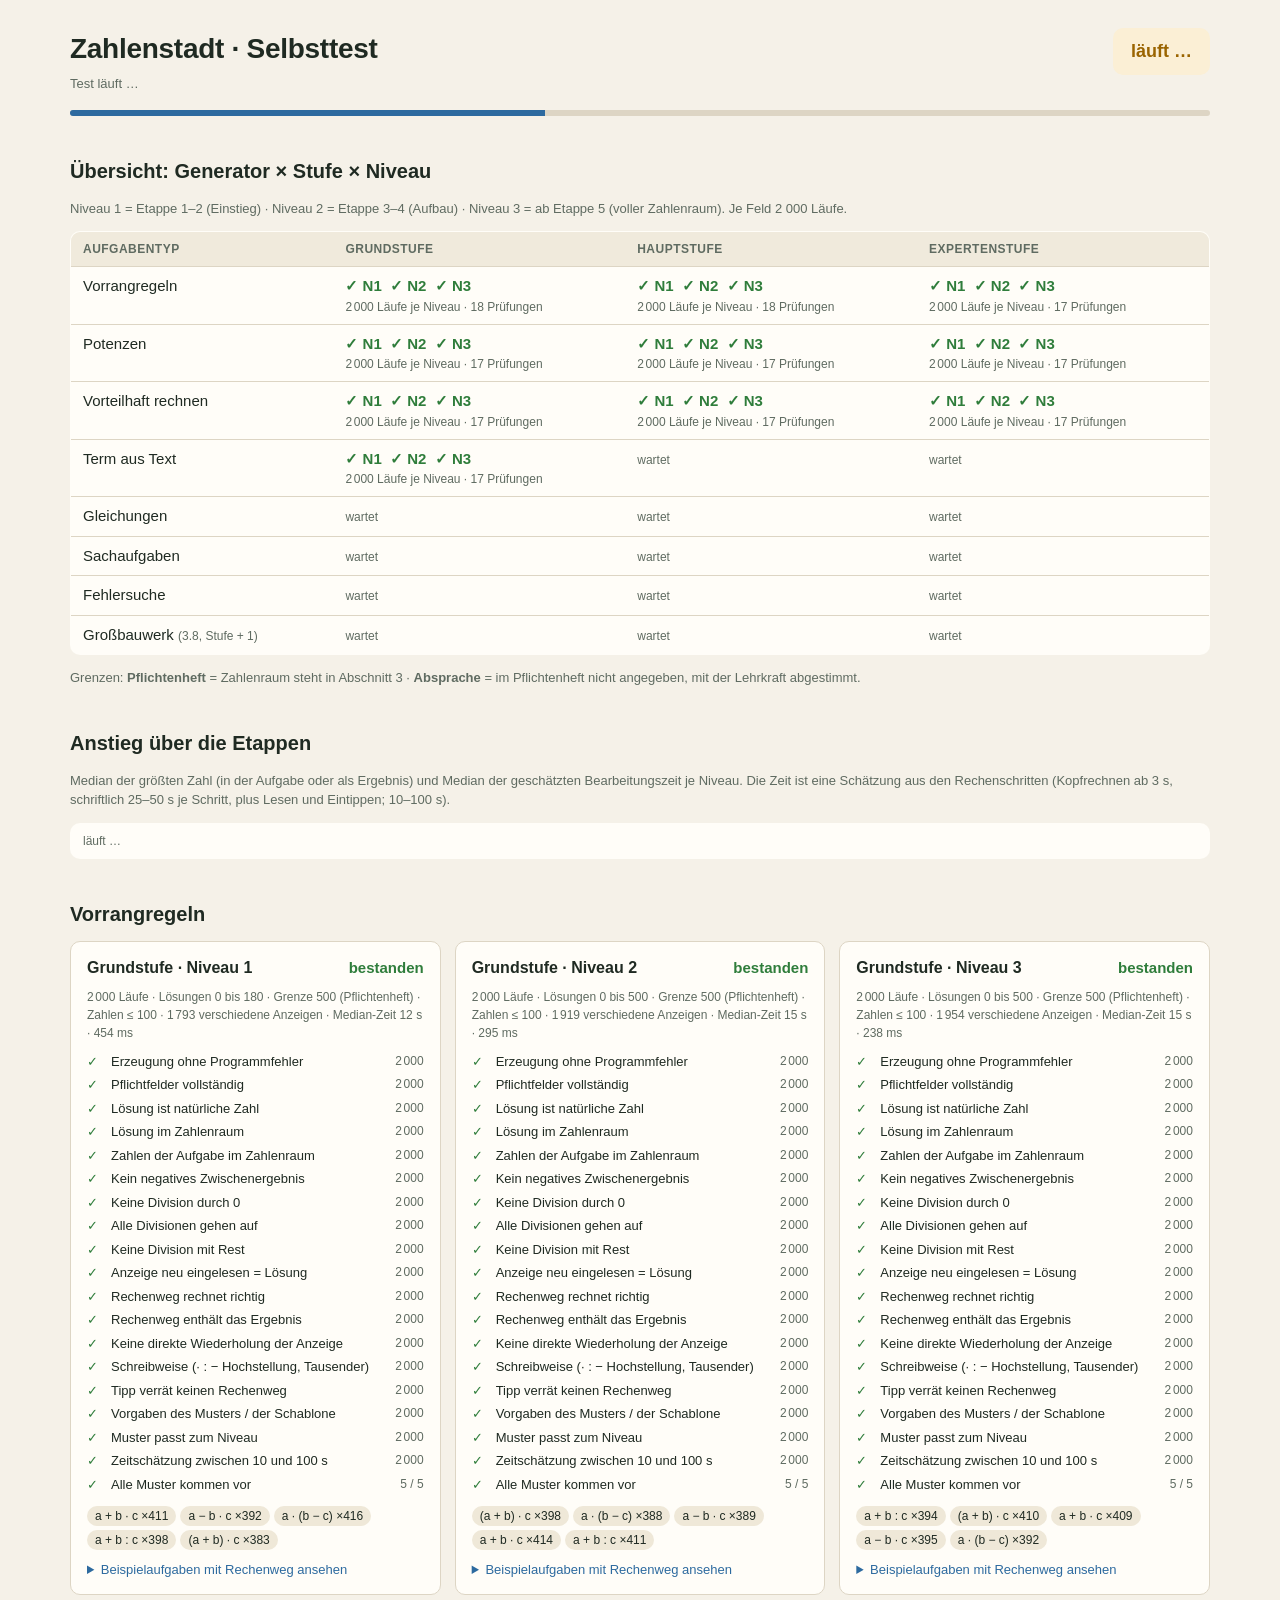
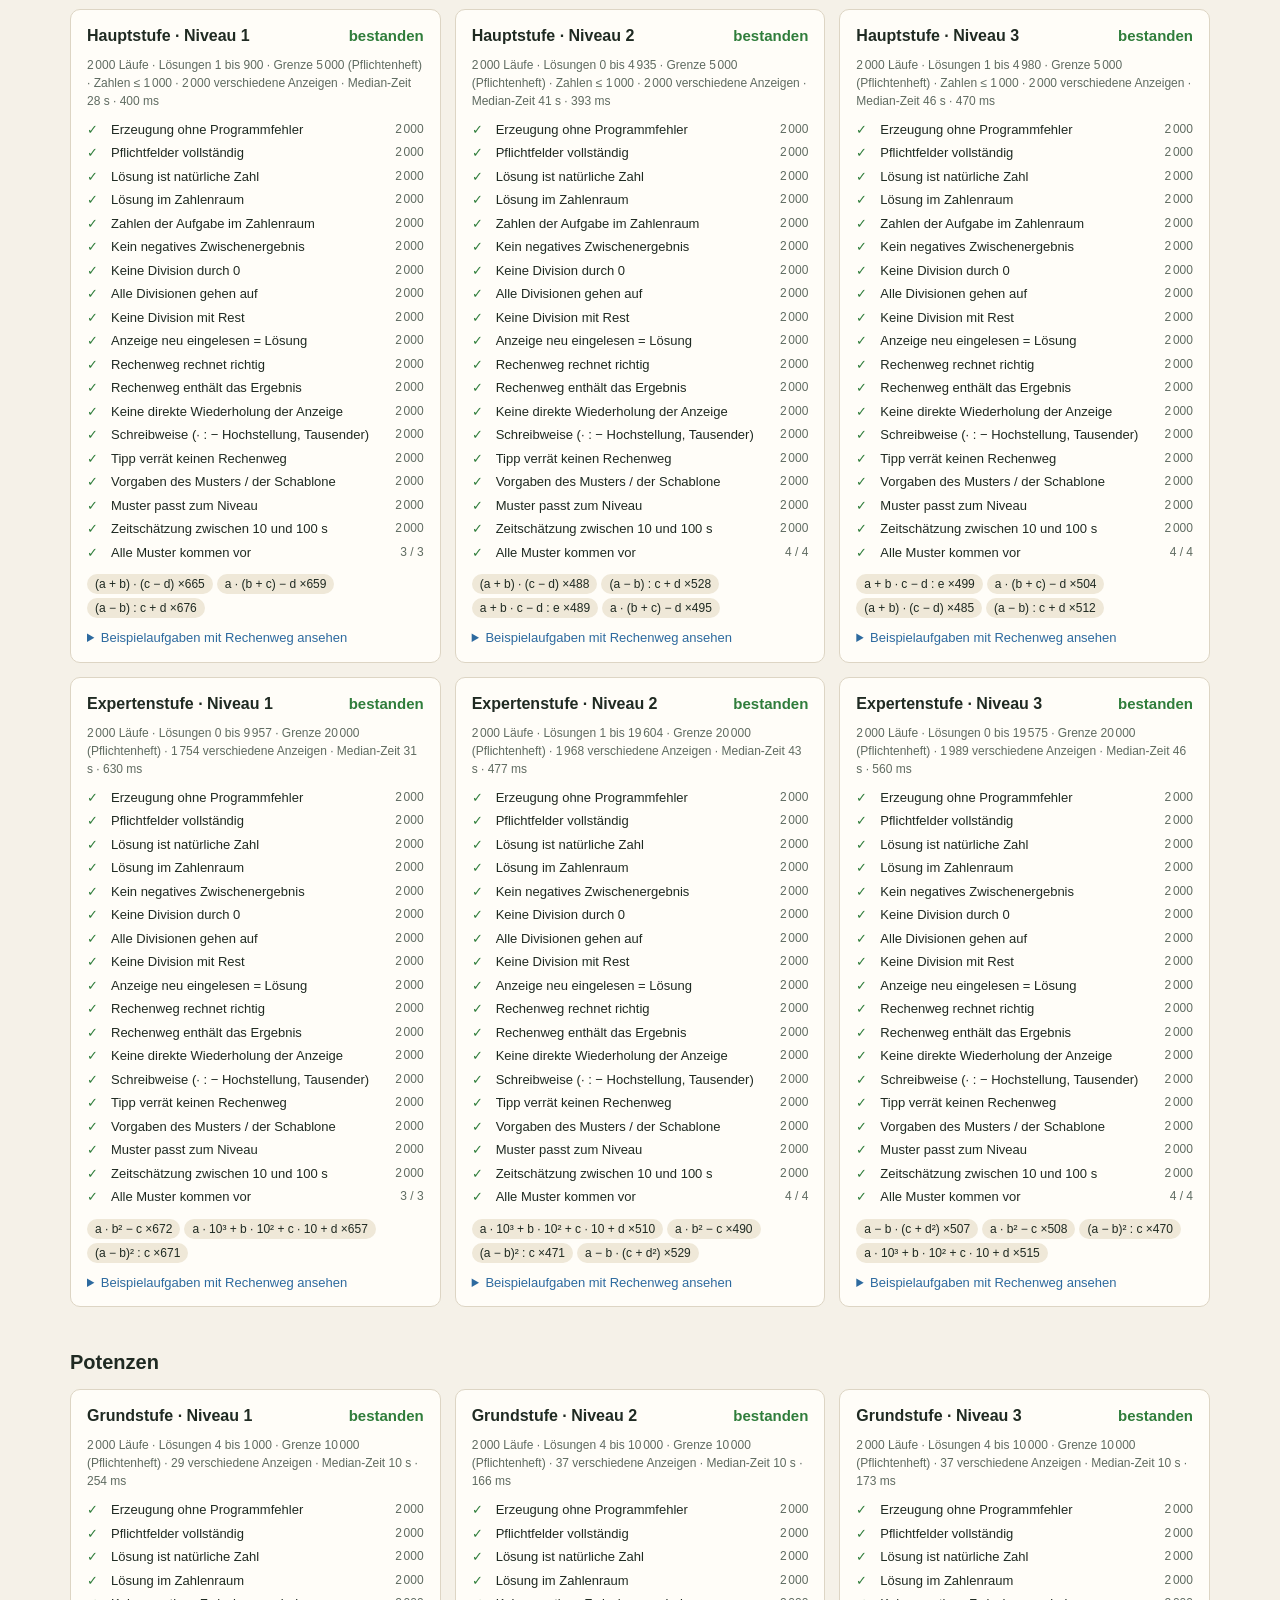
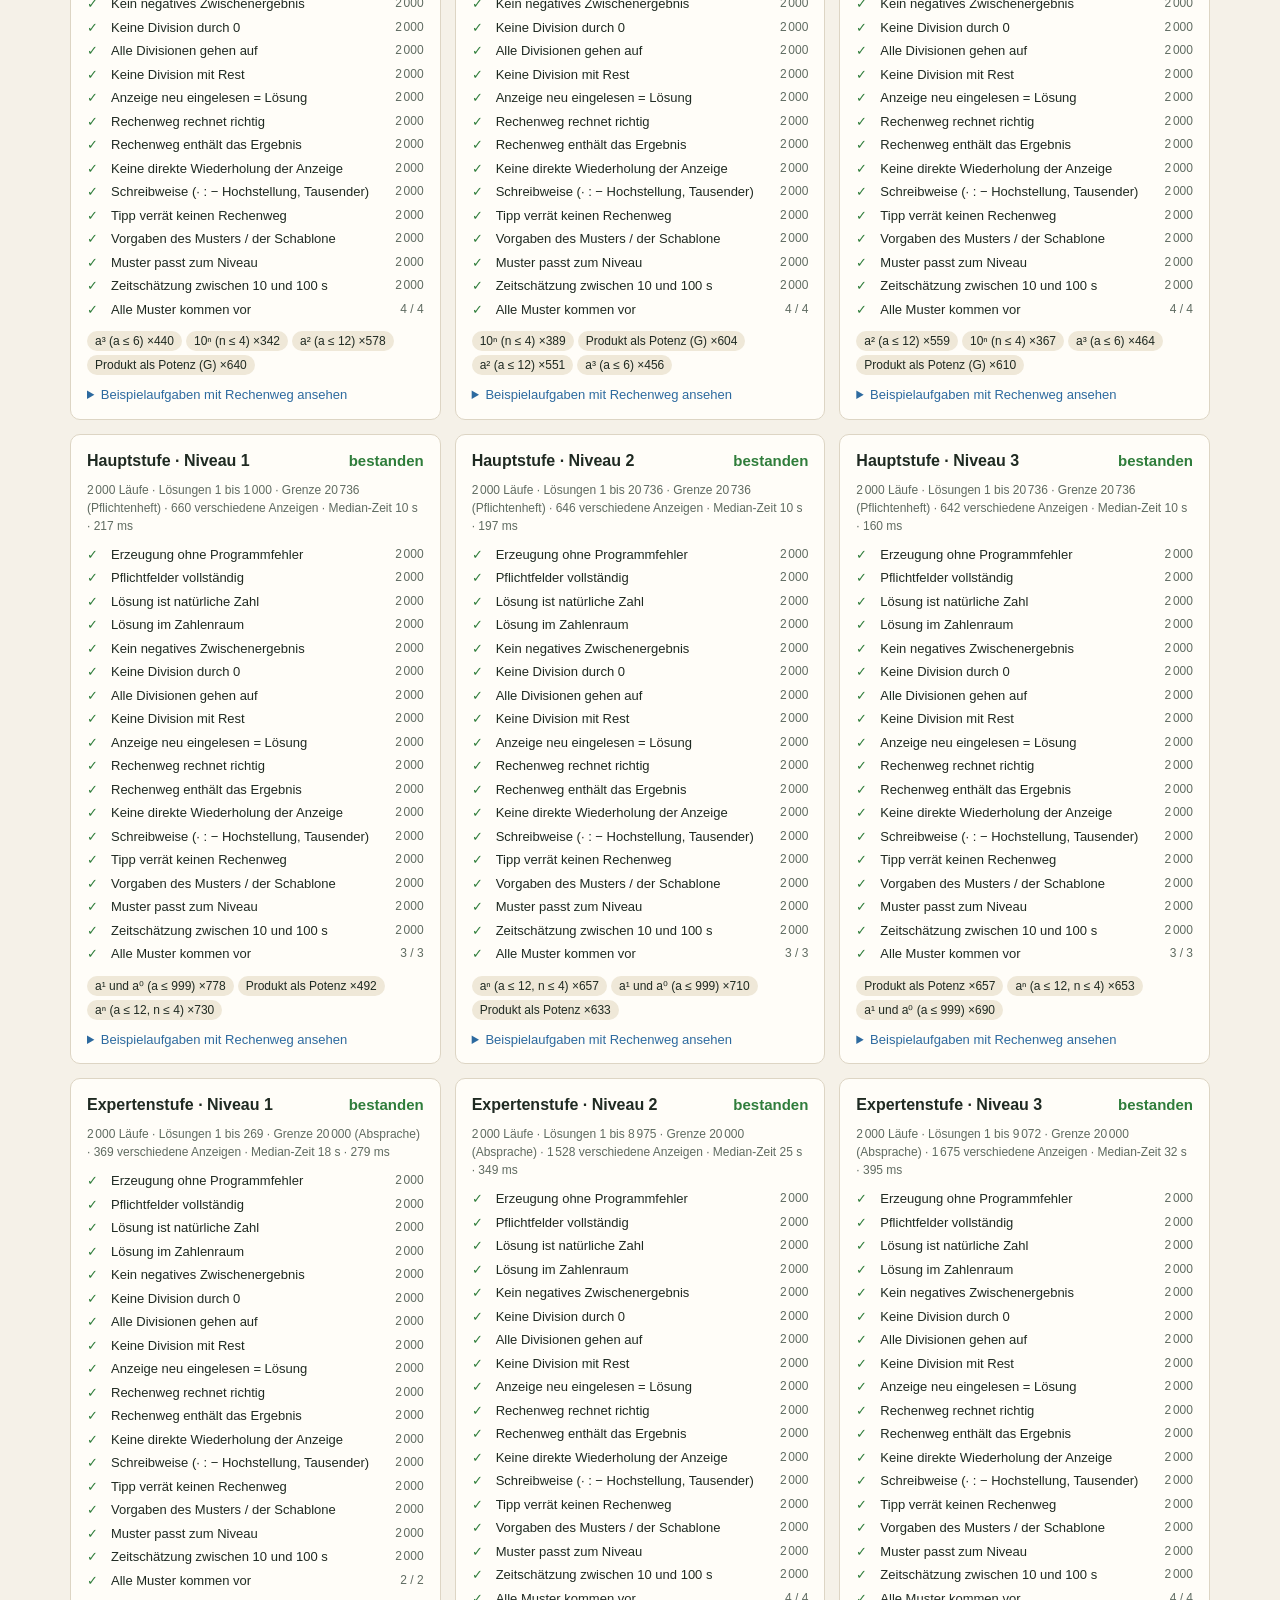
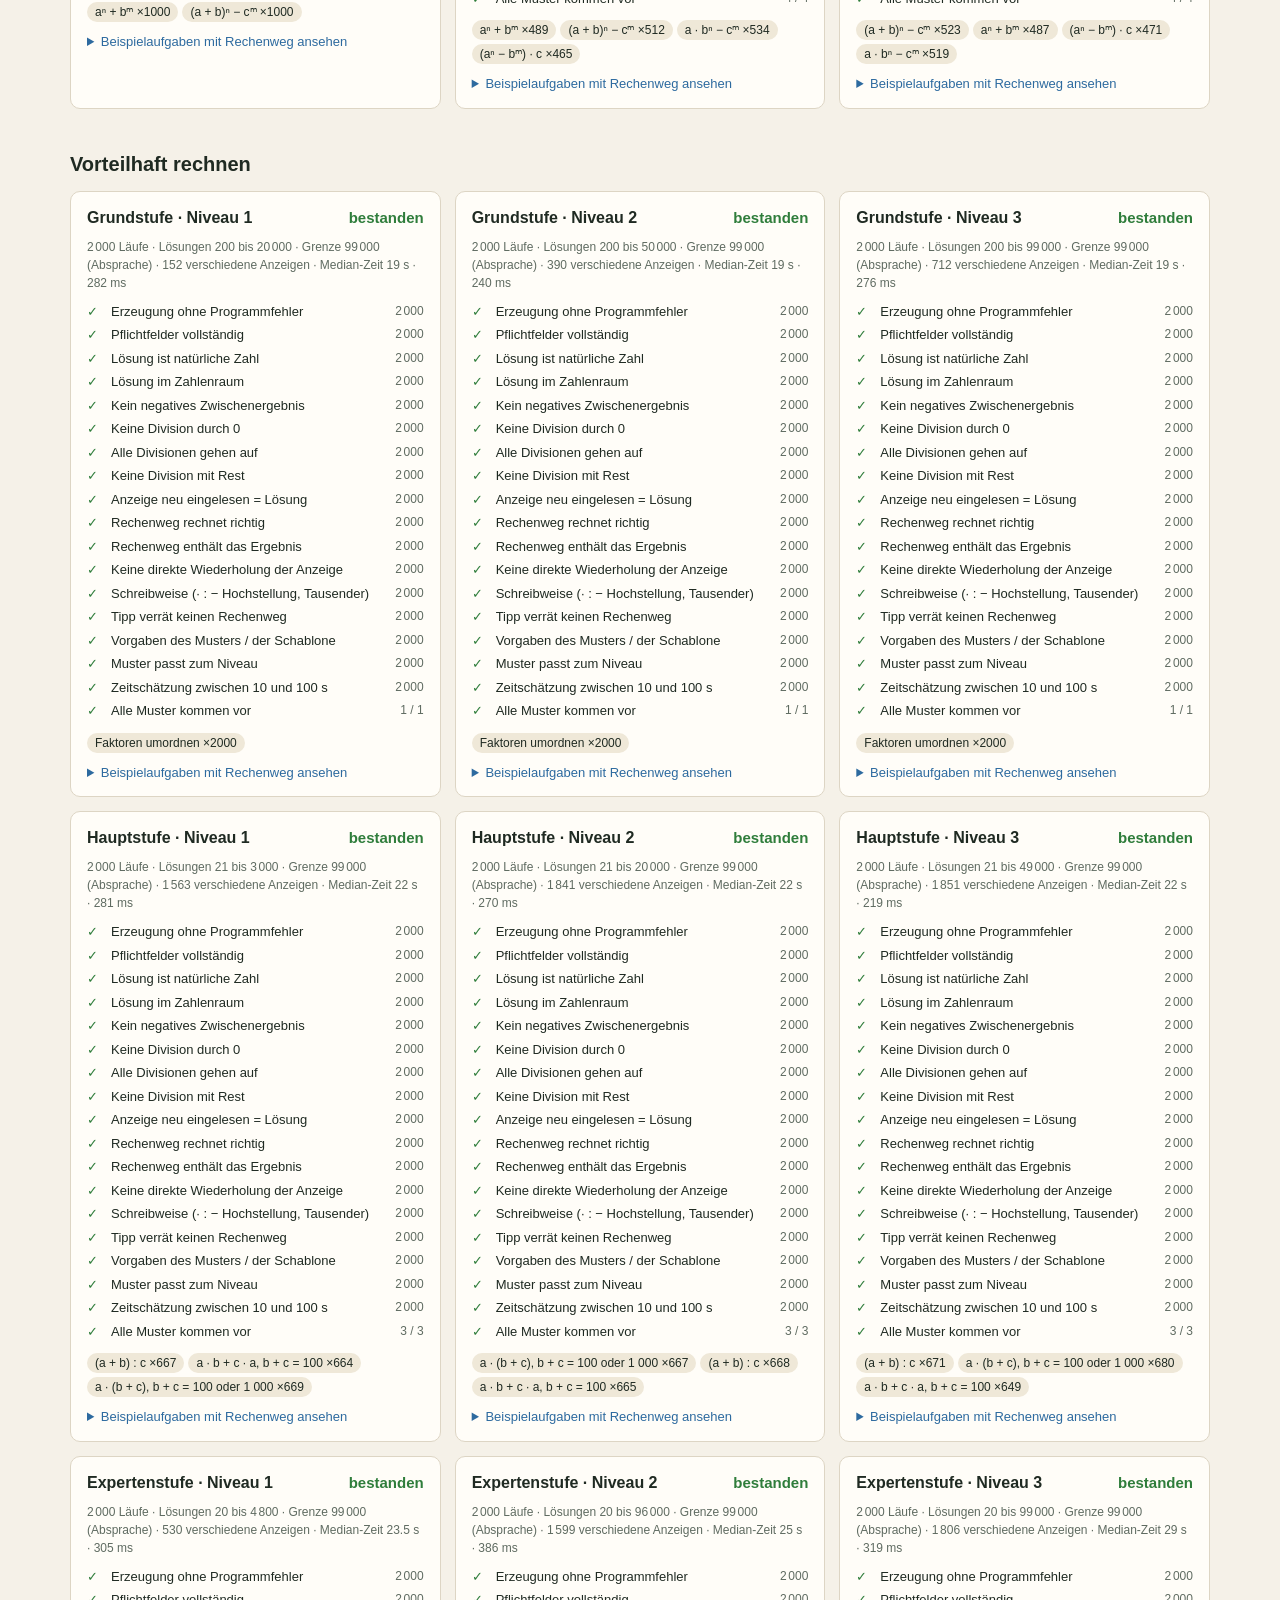
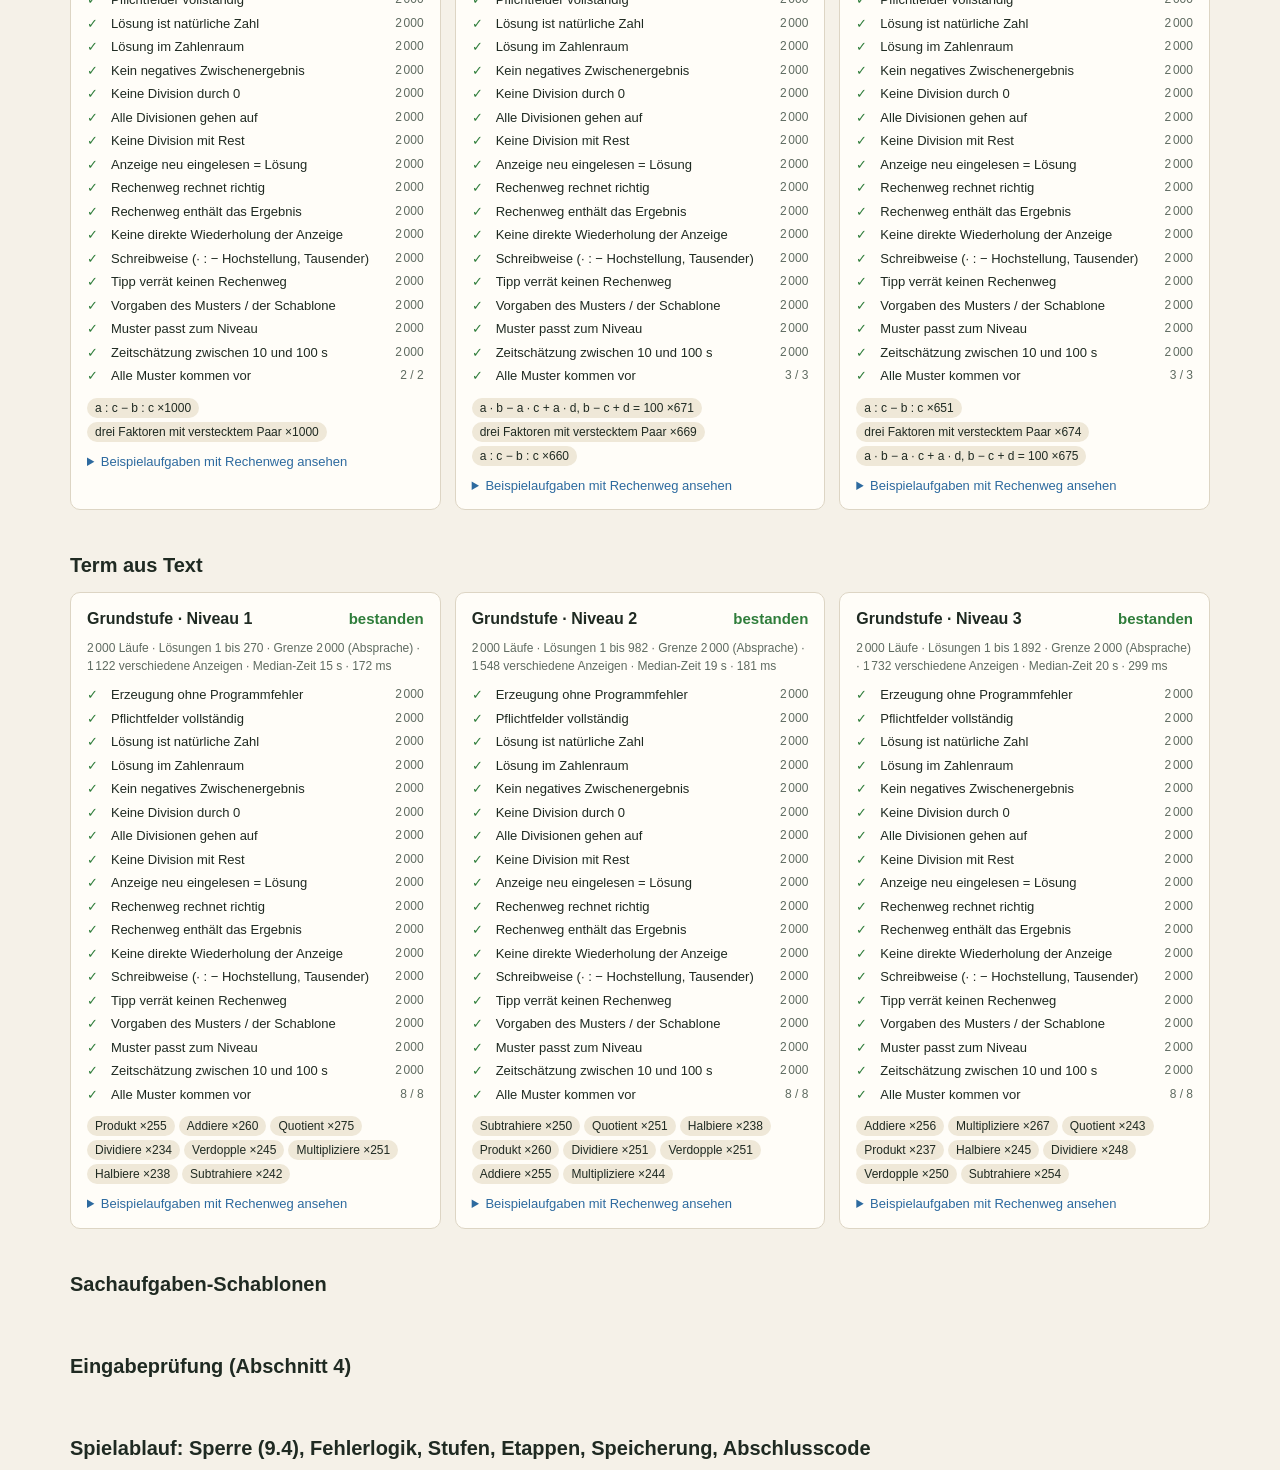
==== test/test.html @ a8aef8b7 "Add files via upload" ====
<!doctype html>
<html lang="de">
<head>
<meta charset="utf-8">
<meta name="viewport" content="width=device-width, initial-scale=1">
<title>Zahlenstadt · Selbsttest</title>
<style>
  :root {
    --grund: #f5f1e8;
    --karte: #fffdf8;
    --tinte: #1f2a22;
    --leise: #5f6b61;
    --linie: #ddd5c4;
    --gruen: #2f7d3b;
    --gruen-hell: #e3f1e0;
    --rot: #b3261e;
    --rot-hell: #fbe4e1;
    --bernstein: #9a6400;
    --bernstein-hell: #fbefd5;
    --himmel: #2d6a9f;
  }
  * { box-sizing: border-box; }
  body {
    margin: 0; background: var(--grund); color: var(--tinte);
    font: 15px/1.5 -apple-system, BlinkMacSystemFont, "Segoe UI", Roboto, sans-serif;
  }
  main { max-width: 1180px; margin: 0 auto; padding: 28px 20px 80px; }
  h1 { font-size: 28px; margin: 0 0 4px; letter-spacing: -0.01em; }
  h2 { font-size: 20px; margin: 40px 0 12px; }
  h3 { font-size: 16px; margin: 0; }
  .meta { color: var(--leise); font-size: 13px; }
  .kopf { display: flex; gap: 20px; align-items: flex-start; justify-content: space-between; flex-wrap: wrap; }
  .status {
    font-weight: 700; font-size: 18px; padding: 10px 18px; border-radius: 10px;
    background: var(--bernstein-hell); color: var(--bernstein); white-space: nowrap;
  }
  .status.ok { background: var(--gruen-hell); color: var(--gruen); }
  .status.fehler { background: var(--rot-hell); color: var(--rot); }
  .balken { height: 6px; background: var(--linie); border-radius: 3px; margin: 16px 0 0; overflow: hidden; }
  .balken > div { height: 100%; width: 0; background: var(--himmel); transition: width .15s; }

  .scroll { overflow-x: auto; }
  table { border-collapse: collapse; width: 100%; background: var(--karte); border: 1px solid var(--linie); border-radius: 10px; overflow: hidden; }
  th, td { text-align: left; padding: 8px 12px; border-bottom: 1px solid var(--linie); vertical-align: top; }
  th { font-size: 12px; text-transform: uppercase; letter-spacing: .04em; color: var(--leise); background: #f0eadc; }
  tr:last-child td { border-bottom: 0; }
  td.zahl, th.zahl { text-align: right; font-variant-numeric: tabular-nums; }

  .matrix td.zelle { font-weight: 600; }
  .matrix a { color: inherit; text-decoration: none; display: block; }
  .ok-text { color: var(--gruen); }
  .fehler-text { color: var(--rot); }
  .offen-text { color: var(--bernstein); }
  .klein { font-size: 12px; color: var(--leise); font-weight: 400; }

  .typ { margin-top: 36px; }
  .stufen { display: grid; grid-template-columns: repeat(auto-fit, minmax(340px, 1fr)); gap: 14px; margin-top: 12px; }
  .karte { background: var(--karte); border: 1px solid var(--linie); border-radius: 10px; padding: 14px 16px; }
  .karte.fehler { border-color: var(--rot); }
  .karte header { display: flex; justify-content: space-between; align-items: baseline; gap: 10px; margin-bottom: 8px; }
  .pruefliste { list-style: none; margin: 0; padding: 0; font-size: 13px; }
  .pruefliste li { display: grid; grid-template-columns: 18px 1fr auto; gap: 6px; padding: 2px 0; }
  .pruefliste .detail { grid-column: 2 / 4; color: var(--rot); font-size: 12px; word-break: break-word; }
  .chips { display: flex; flex-wrap: wrap; gap: 4px; margin: 10px 0 0; }
  .chip { font-size: 12px; background: #efe8d8; border-radius: 99px; padding: 1px 8px; }
  details { margin-top: 10px; }
  summary { cursor: pointer; font-size: 13px; color: var(--himmel); }

  .beispiel { border-top: 1px dashed var(--linie); padding: 10px 0 4px; }
  .beispiel .muster { font-size: 11px; text-transform: uppercase; letter-spacing: .05em; color: var(--leise); }
  .aufgabe { font-size: 17px; }
  .aufgabe .term { font-size: 22px; margin: 4px 0; }
  .aufgabe p { margin: 4px 0; }
  .aufgabe .auftrag { color: var(--leise); font-size: 14px; }
  .rechenweg { background: #f6f2e9; border-radius: 8px; padding: 6px 10px; margin-top: 6px; font-size: 14px; }
  .rechenweg p { margin: 3px 0; }
  .rechenweg .hinweis { color: var(--leise); }
  .loesung { font-weight: 700; color: var(--gruen); }
  .tipp { font-size: 12px; color: var(--leise); margin-top: 4px; }
  sup { font-size: .65em; }

  .offen li { margin-bottom: 8px; }
  pre {
    background: #1f2a22; color: #e9efe6; padding: 16px; border-radius: 10px; overflow: auto;
    font: 12px/1.45 ui-monospace, "SF Mono", Menlo, monospace; max-height: 520px;
  }
  .codepruefer { max-width: 560px; }
  .codepruefer label { font-weight: 600; display: block; margin-bottom: 6px; }
  .codezeile { display: flex; gap: 8px; margin-bottom: 8px; }
  .codezeile input { font: 600 22px/1 ui-monospace, Menlo, monospace; letter-spacing: .12em; text-transform: uppercase; padding: 8px 10px; border: 2px solid var(--linie); border-radius: 8px; width: 12ch; }
  button {
    font: inherit; background: var(--tinte); color: #fff; border: 0; border-radius: 8px; padding: 6px 14px; cursor: pointer;
  }
</style>
</head>
<body>
<main>
  <div class="kopf">
    <div>
      <h1>Zahlenstadt · Selbsttest</h1>
      <div class="meta" id="meta">Test läuft …</div>
    </div>
    <div class="status" id="status">läuft …</div>
  </div>
  <div class="balken"><div id="balken"></div></div>

  <h2>Übersicht: Generator × Stufe × Niveau</h2>
  <p class="meta">Niveau 1 = Etappe 1–2 (Einstieg) · Niveau 2 = Etappe 3–4 (Aufbau) · Niveau 3 = ab Etappe 5 (voller Zahlenraum). Je Feld 2 000 Läufe.</p>
  <div class="scroll"><table class="matrix" id="matrix"></table></div>
  <p class="meta">Grenzen: <strong>Pflichtenheft</strong> = Zahlenraum steht in Abschnitt 3 · <strong>Absprache</strong> = im Pflichtenheft nicht angegeben, mit der Lehrkraft abgestimmt.</p>

  <h2>Anstieg über die Etappen</h2>
  <p class="meta">Median der größten Zahl (in der Aufgabe oder als Ergebnis) und Median der geschätzten Bearbeitungszeit je Niveau. Die Zeit ist eine Schätzung aus den Rechenschritten (Kopfrechnen ab 3 s, schriftlich 25–50 s je Schritt, plus Lesen und Eintippen; 10–100 s).</p>
  <div class="scroll"><table id="anstieg"><tr><td class="klein">läuft …</td></tr></table></div>

  <div id="details"></div>

  <h2>Sachaufgaben-Schablonen</h2>
  <div class="scroll"><table id="schablonen"></table></div>

  <h2>Eingabeprüfung (Abschnitt 4)</h2>
  <div class="scroll"><table id="eingabe"></table></div>

  <h2>Spielablauf: Sperre (9.4), Fehlerlogik, Stufen, Etappen, Speicherung, Abschlusscode</h2>
  <div class="scroll"><table id="spielablauf"><tr><td class="klein">läuft nach den Generatoren …</td></tr></table></div>

  <h2>Simulation (9.5): schneller Schüler</h2>
  <div class="scroll"><table id="simSchnell"></table></div>

  <h2>Simulation (9.5): schwacher Schüler, Aufgabe für Aufgabe</h2>
  <p class="meta">Muster je Aufgabe: R R F F R F F R F F … · F = erste Eingabe falsch, nach der Sperre richtig.</p>
  <div class="scroll"><table id="simulation"></table></div>

  <h2>Abschlusscode prüfen</h2>
  <div class="karte codepruefer">
    <label for="codeEingabe">Code der Schülerin oder des Schülers</label>
    <div class="codezeile">
      <input id="codeEingabe" autocomplete="off" autocapitalize="characters" spellcheck="false" maxlength="9" placeholder="z. B. 7KQ2MX">
      <button id="codeKnopf" type="button">Entschlüsseln</button>
    </div>
    <div id="codeErgebnis" class="meta"></div>
  </div>

  <h2>Noch offen</h2>
  <ul class="offen" id="offen"></ul>

  <h2>Textprotokoll <button id="kopieren" type="button">Kopieren</button></h2>
  <pre id="protokoll">…</pre>
</main>

<script src="../js/aufgaben.js"></script>
<script src="../js/bauplan.js"></script>
<script src="../js/spiel.js"></script>
<script src="selbsttest.js"></script>
<script src="spieltest.js"></script>
<script id="codeLesen">
/*
 * codeLesen(code) – entschlüsselt den Abschlusscode (Kodierung: siehe Kopf von js/spiel.js).
 * Unabhängig von js/spiel.js geschrieben. Groß-/Kleinschreibung, Leerzeichen und
 * Bindestriche sind egal.
 * Rückgabe: { gueltig: true, etappe, etappeText, stufe, richtig, falsch }
 *        oder { gueltig: false, grund }
 */
function codeLesen(code) {
  const ALPHABET = '23456789ABCDEFGHJKLMNPQRSTUVWXYZ';
  const MOD = 33554432;                         // 2^25
  const FAKTOR = 11400713;
  const zeichen = String(code || '').toUpperCase().replace(/[\s-]/g, '');
  if (zeichen.length !== 6) return { gueltig: false, grund: 'Der Code muss genau 6 Zeichen haben.' };
  const w = zeichen.split('').map(c => ALPHABET.indexOf(c));
  if (w.some(v => v < 0)) return { gueltig: false, grund: 'Unerlaubtes Zeichen. Erlaubt sind 2–9 und A–Z ohne I und O.' };
  if ((w[0] + 3 * w[1] + 5 * w[2] + 7 * w[3] + 9 * w[4]) % 32 !== w[5]) {
    return { gueltig: false, grund: 'Prüfziffer passt nicht: falsch abgeschrieben oder ausgedacht.' };
  }
  // Kehrwert des Faktors modulo 2^25 (erweiterter euklidischer Algorithmus)
  let [r0, r1, s0, s1] = [MOD, FAKTOR, 0, 1];
  while (r1 !== 0) {
    const q = Math.floor(r0 / r1);
    [r0, r1] = [r1, r0 - q * r1];
    [s0, s1] = [s1, s0 - q * s1];
  }
  const kehrwert = ((s0 % MOD) + MOD) % MOD;
  let y = 0;
  for (let i = 0; i < 5; i++) y = y * 32 + w[i];
  // y · kehrwert < 2^50 – exakt darstellbar
  const x = (y * kehrwert) % MOD;
  if (x % 8 !== 5) return { gueltig: false, grund: 'Kein gültiger Code.' };
  const n = (x - 5) / 8;
  const etappe = Math.floor(n / 262144);
  const stufenwert = Math.floor(n / 65536) % 4;
  if (stufenwert > 2) return { gueltig: false, grund: 'Kein gültiger Code.' };
  const etappeText = etappe === 0 ? 'noch nicht gestartet'
    : etappe <= 7 ? 'Etappe ' + etappe
      : 'Endlosmodus, Wachstumsstufe ' + (etappe - 7) + (etappe === 15 ? ' oder höher' : '');
  return {
    gueltig: true, etappe, etappeText,
    stufe: ['G', 'H', 'E'][stufenwert],
    richtig: Math.floor(n / 256) % 256,
    falsch: n % 256
  };
}
</script>
<script>
(function () {
  'use strict';
  const A = window.Aufgaben, S = window.Selbsttest;
  const LAEUFE = 2000;
  const $ = id => document.getElementById(id);
  const fmt = A.zahl;
  const esc = s => String(s).replace(/[&<>"]/g, c => ({ '&': '&amp;', '<': '&lt;', '>': '&gt;', '"': '&quot;' }[c]));
  const zeigeLoesung = l => fmt(l);

  const typen = A.TYPEN.concat(['grossbauwerk']);
  $('matrix').innerHTML = '<tr><th>Aufgabentyp</th>' + A.STUFEN.map(s => '<th>' + A.NAMEN_STUFE[s] + '</th>').join('') + '</tr>' +
    typen.map(t => '<tr><td>' + A.NAMEN_TYP[t] + (t === 'grossbauwerk' ? ' <span class="klein">(3.8, Stufe + 1)</span>' : '') + '</td>' +
      A.STUFEN.map(s => '<td class="zelle" id="m-' + t + '-' + s + '"><span class="klein">wartet</span></td>').join('') + '</tr>').join('');
  const matrixStand = {};

  function karte(e) {
    const pr = Object.keys(e.pruefungen).map(name => {
      const p = e.pruefungen[name];
      return '<li><span class="' + (p.fehler ? 'fehler-text' : 'ok-text') + '">' + (p.fehler ? '✗' : '✓') + '</span>' +
        '<span>' + esc(name) + '</span><span class="klein">' + fmt(p.ok) + (p.fehler ? ' · <b class="fehler-text">' + fmt(p.fehler) + ' Fehler</b>' : '') + '</span>' +
        (p.beispiel ? '<span class="detail">z. B.: ' + esc(p.beispiel.detail) + (p.beispiel.anzeige ? '<br>Aufgabe: ' + p.beispiel.anzeige : '') + '</span>' : '') + '</li>';
    }).join('');
    const musterOk = e.musterIst === e.musterSoll;
    const chips = Object.keys(e.muster).map(m => '<span class="chip">' + esc(m) + ' ×' + e.muster[m] + '</span>').join('');
    const beispiele = e.beispiele.map(b =>
      '<div class="beispiel"><div class="muster">' + esc(b.muster) + '</div>' +
      '<div class="aufgabe">' + b.anzeige + '</div>' +
      '<div>Lösung: <span class="loesung">' + zeigeLoesung(b.loesung) + '</span> <span class="klein">· geschätzt ' + b.sekunden + ' s</span></div>' +
      '<div class="rechenweg">' + b.rechenweg + '</div>' +
      '<div class="tipp">Tipp: ' + esc(b.tipp) + '</div></div>').join('');
    return '<section class="karte' + (e.bestanden ? '' : ' fehler') + '">' +
      '<header><h3>' + A.NAMEN_STUFE[e.stufe] + ' · Niveau ' + e.niveau + '</h3><span class="' + (e.bestanden ? 'ok-text' : 'fehler-text') + '"><b>' + (e.bestanden ? 'bestanden' : 'nicht bestanden') + '</b></span></header>' +
      '<div class="klein">' + fmt(e.laeufe) + ' Läufe · Lösungen ' + fmt(e.min) + ' bis ' + fmt(e.max) +
        ' · Grenze ' + fmt(e.maxErg) + ' (' + e.quelle + ')' + (e.maxZahl ? ' · Zahlen ≤ ' + fmt(e.maxZahl) : '') +
        ' · ' + fmt(e.verschiedene) + ' verschiedene Anzeigen · Median-Zeit ' + e.medianSekunden + ' s · ' + e.dauerMs + ' ms</div>' +
      '<ul class="pruefliste" style="margin-top:8px">' + pr +
        '<li><span class="' + (musterOk ? 'ok-text' : 'fehler-text') + '">' + (musterOk ? '✓' : '✗') + '</span><span>Alle Muster kommen vor</span><span class="klein">' + e.musterIst + ' / ' + e.musterSoll + '</span></li></ul>' +
      '<div class="chips">' + chips + '</div>' +
      '<details><summary>Beispielaufgaben mit Rechenweg ansehen</summary>' + beispiele + '</details>' +
      '</section>';
  }

  const start = performance.now();
  S.laufen(LAEUFE, (e, i, gesamt) => {
    $('balken').style.width = (100 * i / gesamt) + '%';
    const zelle = $('m-' + e.typ + '-' + e.stufe);
    const fehler = Object.values(e.pruefungen).reduce((s, p) => s + p.fehler, 0);
    const stand = matrixStand[e.typ + e.stufe] = matrixStand[e.typ + e.stufe] || [];
    stand.push(e.bestanden ? '<span class="ok-text">✓ N' + e.niveau + '</span>' : '<span class="fehler-text">✗ N' + e.niveau + ' (' + fmt(fehler) + ')</span>');
    zelle.innerHTML = '<a href="#d-' + e.typ + '">' + stand.join(' &nbsp;') +
      '<div class="klein">' + fmt(e.laeufe) + ' Läufe je Niveau · ' + Object.keys(e.pruefungen).length + ' Prüfungen</div></a>';
    let block = $('d-' + e.typ);
    if (!block) {
      block = document.createElement('div');
      block.className = 'typ';
      block.id = 'd-' + e.typ;
      block.innerHTML = '<h2>' + A.NAMEN_TYP[e.typ] + '</h2><div class="stufen"></div>';
      $('details').appendChild(block);
    }
    block.querySelector('.stufen').insertAdjacentHTML('beforeend', karte(e));
  }).then(p => {
    const dauer = ((performance.now() - start) / 1000).toFixed(1);
    const anzahl = p.ergebnisse.reduce((s, e) => s + e.laeufe, 0);
    const sp = window.Spieltest.laufen(codeLesen);
    const alles = p.bestanden && sp.bestanden;
    $('status').textContent = alles ? '✓ Alle Tests bestanden' : '✗ Tests nicht bestanden';
    $('status').className = 'status ' + (alles ? 'ok' : 'fehler');
    $('spielablauf').innerHTML = '<tr><th>Bereich</th><th>Prüfung</th><th>Ergebnis</th></tr>' + sp.tests.map(t =>
      '<tr><td class="klein">' + esc(t.bereich) + '</td><td>' + esc(t.name) + (t.detail ? '<div class="klein">' + esc(t.detail) + '</div>' : '') +
      '</td><td class="' + (t.ok ? 'ok-text' : 'fehler-text') + '"><b>' + (t.ok ? '✓' : '✗') + '</b></td></tr>').join('');
    const f1 = v => v.toFixed(1).replace('.', ',');
    const rs = sp.simulation.realistisch, ss = sp.simulation.schnell;
    $('simSchnell').innerHTML = '<tr><th>Annahme</th><th class="zahl">Etappe 4 fertig</th><th class="zahl">Etappe 7 fertig</th></tr>' +
      '<tr><td>Obergrenze 100 s je Aufgabe (Pflichtenheft 9.5)</td><td class="zahl"><b>' + f1(ss.minuten) + ' min</b></td><td class="zahl">–</td></tr>' +
      '<tr><td>Geschätzte Zeit je Aufgabe, 300 simulierte Spiele (Median, kürzeste–längste)</td><td class="zahl"><b>' + f1(rs.bis4.median) + ' min</b><div class="klein">' +
      f1(rs.bis4.min) + '–' + f1(rs.bis4.max) + ' min</div></td><td class="zahl"><b>' + f1(rs.bis7.median) + ' min</b><div class="klein">' + f1(rs.bis7.min) + '–' + f1(rs.bis7.max) + ' min</div></td></tr>';
    $('anstieg').innerHTML = '<tr><th>Aufgabentyp</th><th>Stufe</th><th class="zahl">größte Zahl N1 / N2 / N3</th><th class="zahl">Zeit N1 / N2 / N3</th><th class="zahl">Muster</th><th>steigt</th></tr>' +
      p.anstieg.map(a => '<tr><td>' + A.NAMEN_TYP[a.typ] + '</td><td>' + A.NAMEN_STUFE[a.stufe] + '</td><td class="zahl">' + a.zahlen.map(v => fmt(Math.round(v))).join(' / ') +
        '</td><td class="zahl">' + a.sekunden.map(v => Math.round(v) + ' s').join(' / ') + '</td><td class="zahl">' + a.muster.join(' / ') +
        '</td><td class="' + (a.ok ? 'ok-text' : 'fehler-text') + '"><b>' + (a.ok ? '✓' : '✗') + '</b></td></tr>').join('');
    const sv = sp.simulation.schwach.verlauf;
    $('simulation').innerHTML = '<tr><th>Aufgabe</th>' + sv.slice(0, 16).map(v => '<th class="zahl">' + v.i + '</th>').join('') + '</tr>' +
      '<tr><td>Ergebnis</td>' + sv.slice(0, 16).map(v => '<td class="zahl">' + ((v.i === 1 || (v.i - 2) % 3 === 0) ? 'R' : '<span class="fehler-text">F</span>') + '</td>').join('') + '</tr>' +
      '<tr><td>Stufe danach</td>' + sv.slice(0, 16).map(v => '<td class="zahl"><b>' + v.stufe + '</b></td>').join('') + '</tr>' +
      '<tr><td>Etappe</td>' + sv.slice(0, 16).map(v => '<td class="zahl">' + v.etappe + '</td>').join('') + '</tr>';
    $('meta').textContent = p.beginn.toLocaleString('de-DE') + ' · ' + fmt(anzahl) + ' Aufgaben erzeugt und geprüft (' + fmt(LAEUFE) +
      ' je Generator, Stufe und Niveau) · ' + dauer + ' s · ' + navigator.userAgent;

    $('schablonen').innerHTML = '<tr><th>Schablone</th><th>Stufe</th><th class="zahl">kam vor</th><th>Nebenbedingungen</th></tr>' +
      p.schablonen.zeilen.map(s => {
        const vorgabe = { fehler: p.ergebnisse.filter(e => e.typ === 'sachaufgabe' && e.stufe === s.stufe)
          .reduce((summe, e) => summe + e.pruefungen['Vorgaben des Musters / der Schablone'].fehler, 0) };
        return '<tr><td>' + s.id + '</td><td>' + A.NAMEN_STUFE[s.stufe] + '</td><td class="zahl ' + (s.anzahl ? '' : 'fehler-text') + '">' + fmt(s.anzahl) + '×</td>' +
          '<td class="' + (vorgabe.fehler ? 'fehler-text' : 'ok-text') + '">' + (vorgabe.fehler ? '✗ siehe Stufe' : '✓ in allen Läufen erfüllt') + '</td></tr>';
      }).join('') +
      '<tr><td colspan="4" class="' + (p.schablonen.gesamt >= 15 ? 'ok-text' : 'fehler-text') + '"><b>' + p.schablonen.gesamt + ' Schablonen</b> (gefordert: mindestens 15)</td></tr>';

    $('eingabe').innerHTML = '<tr><th>Fall</th><th>Ergebnis</th></tr>' +
      p.eingabe.map(r => '<tr><td>' + esc(r.name) + '</td><td class="' + (r.ok ? 'ok-text' : 'fehler-text') + '">' + (r.ok ? '✓' : '✗') + '</td></tr>').join('');

    $('offen').innerHTML = p.offen.map(o => '<li><span class="offen-text"><b>offen · ' + o.schritt + '</b></span> – ' +
      '<b>' + o.nr + ' ' + esc(o.name) + '.</b> ' + esc(o.beschreibung) + '</li>').join('');

    $('protokoll').textContent = S.alsText(p) + '\n' + window.Spieltest.alsText(sp) + '\nGESAMT (Generatoren + Spielablauf): ' + (alles ? 'BESTANDEN' : 'NICHT BESTANDEN');
    window.__protokoll = p;
  });

  function codeZeigen() {
    const l = codeLesen($('codeEingabe').value);
    $('codeErgebnis').innerHTML = l.gueltig
      ? '<span class="ok-text"><b>✓ gültig</b></span> · ' + esc(l.etappeText) + ' · ' + A.NAMEN_STUFE[l.stufe] + ' · ✓ ' + l.richtig + ' richtig · ✗ ' + l.falsch + ' falsch' +
        (l.richtig === 255 || l.falsch === 255 ? ' <span class="klein">(255 = 255 oder mehr)</span>' : '')
      : '<span class="fehler-text"><b>✗ ungültig</b></span> · ' + esc(l.grund);
  }
  $('codeKnopf').addEventListener('click', codeZeigen);
  $('codeEingabe').addEventListener('keydown', e => { if (e.key === 'Enter') codeZeigen(); });

  $('kopieren').addEventListener('click', () => {
    navigator.clipboard.writeText($('protokoll').textContent).then(() => { $('kopieren').textContent = 'Kopiert'; });
  });
})();
</script>
</body>
</html>
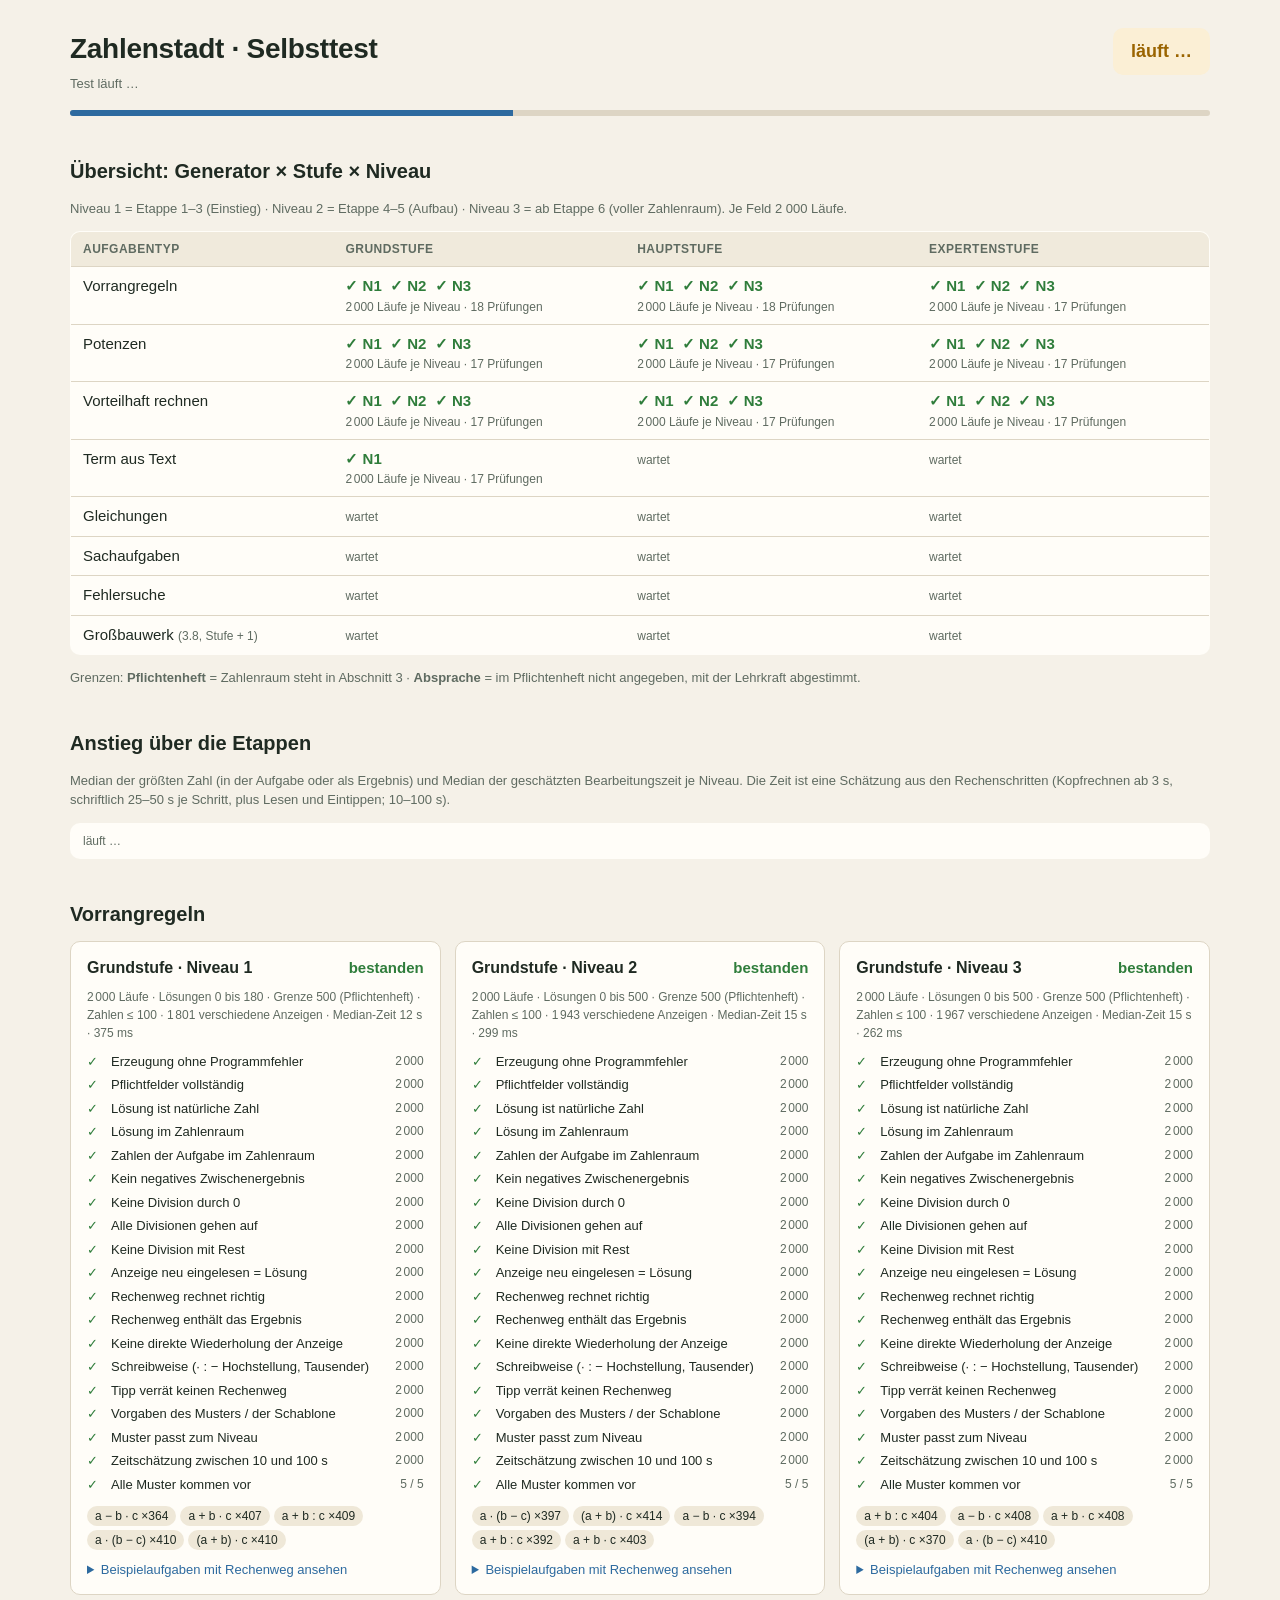
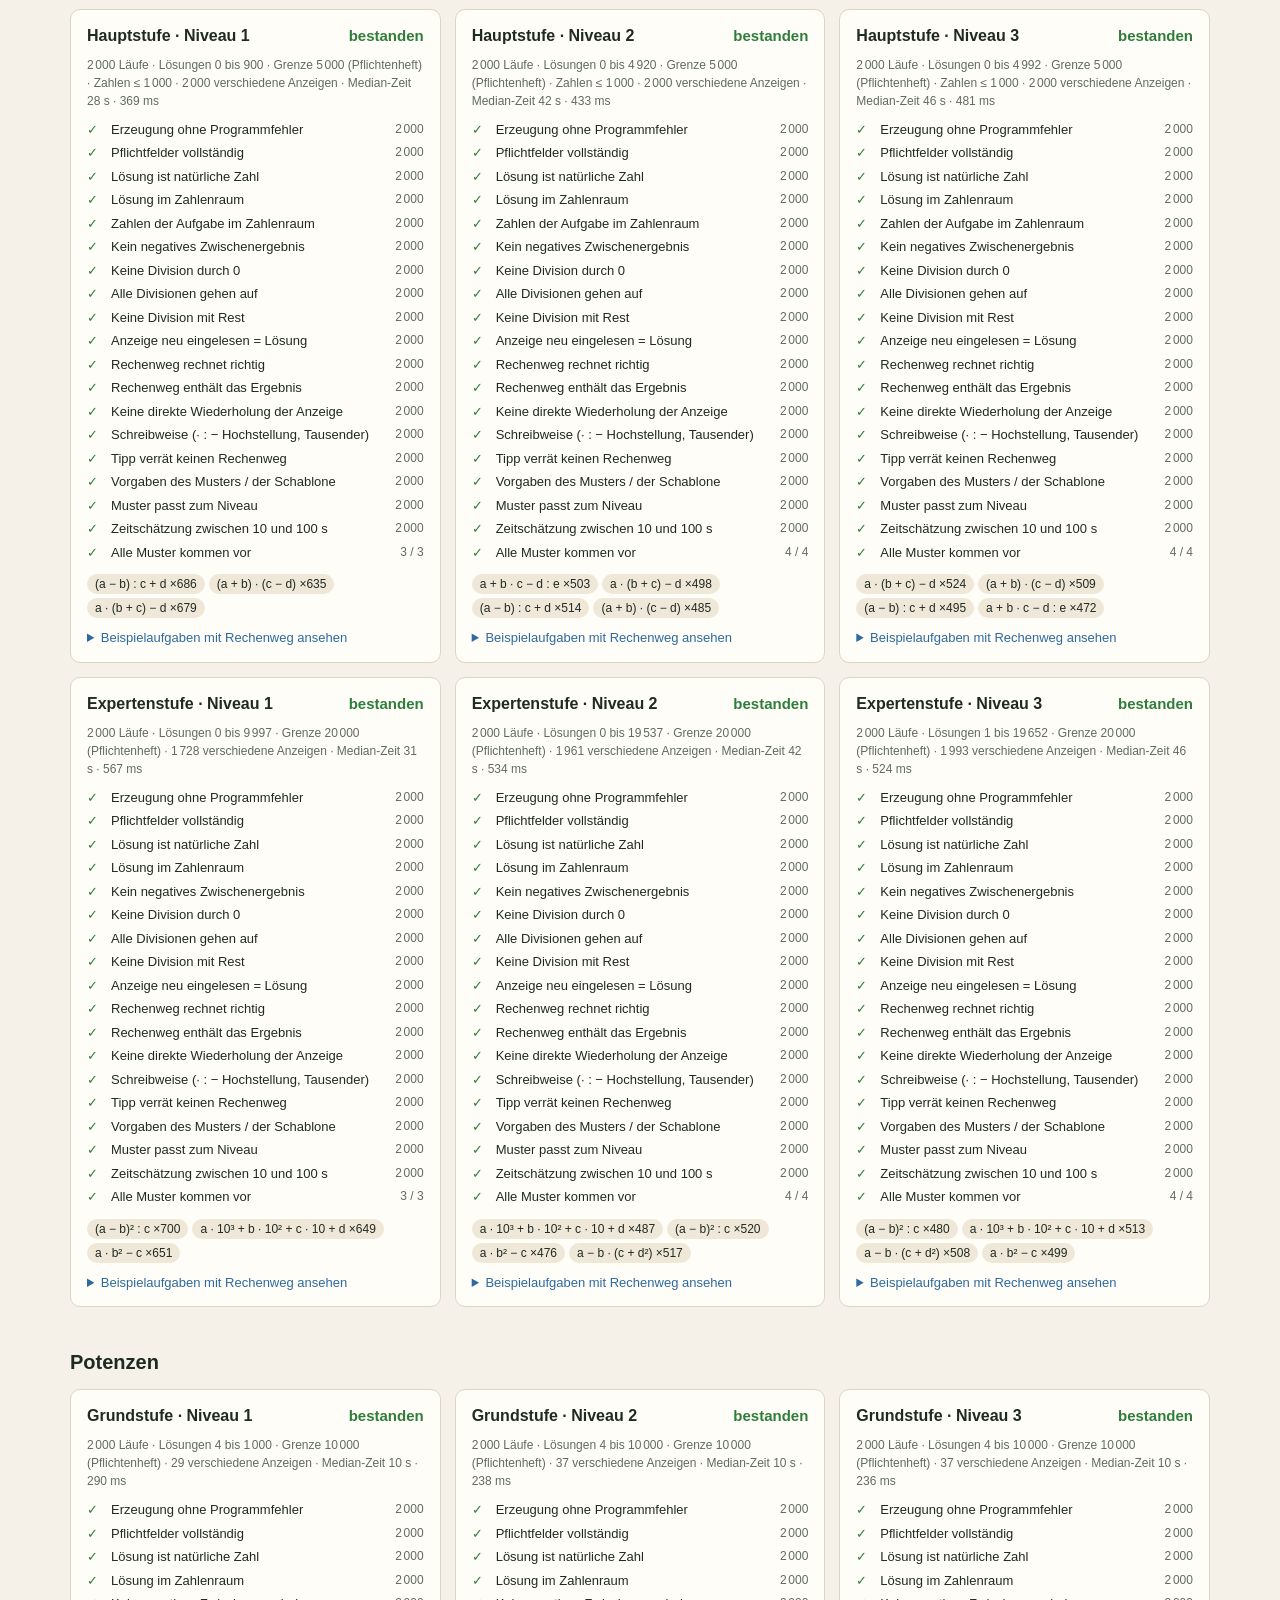
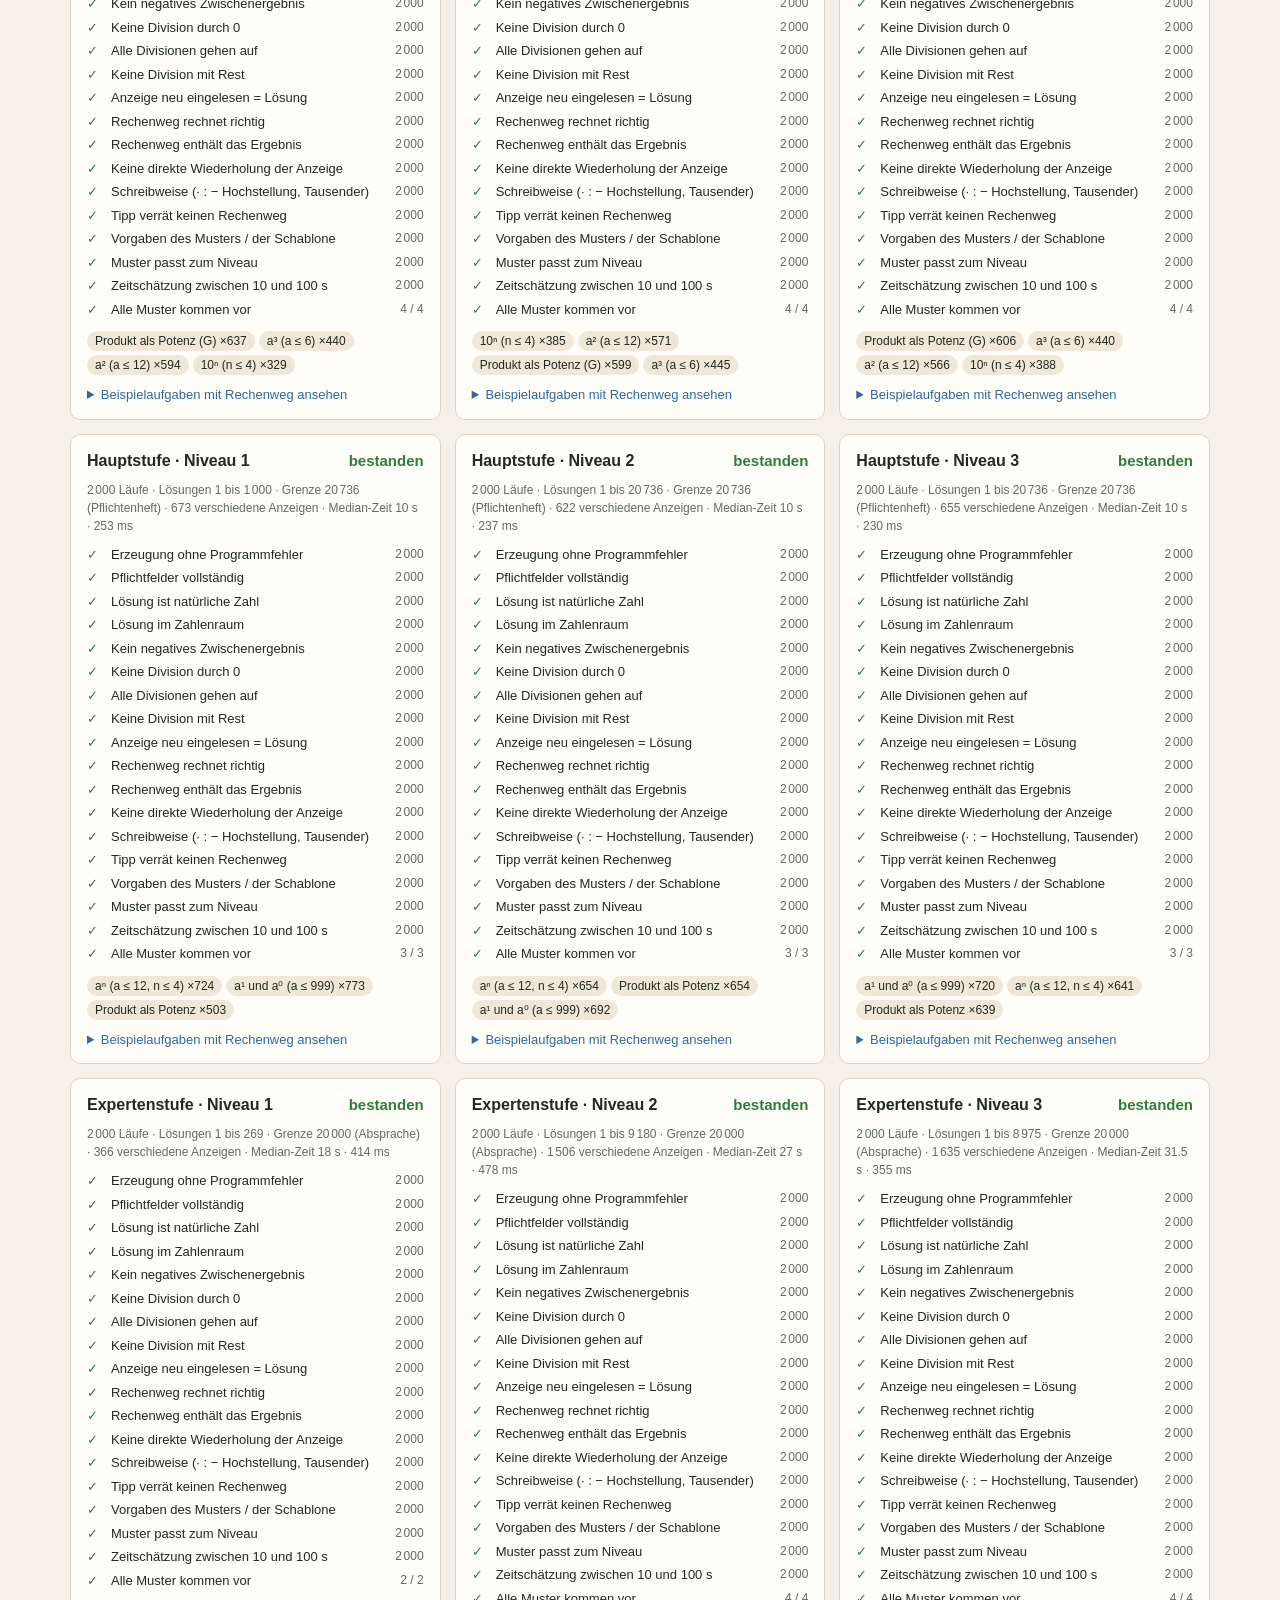
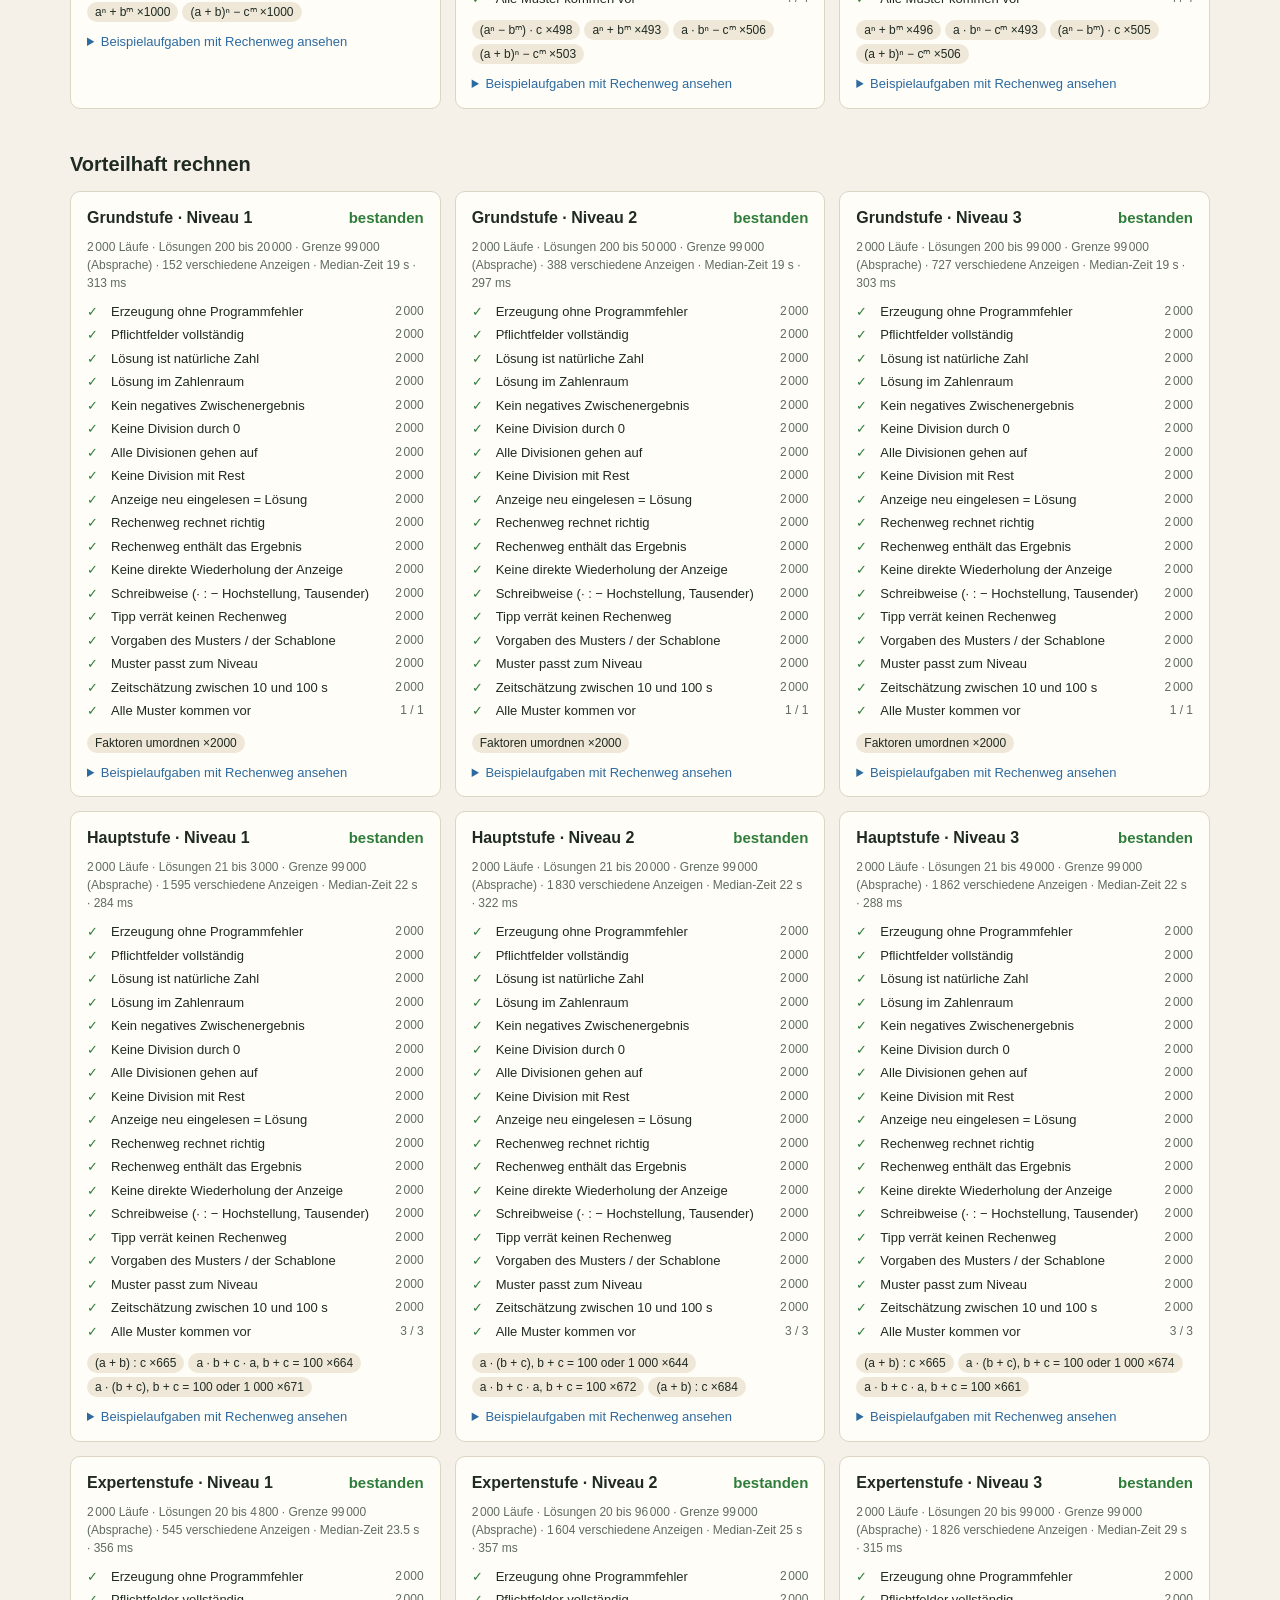
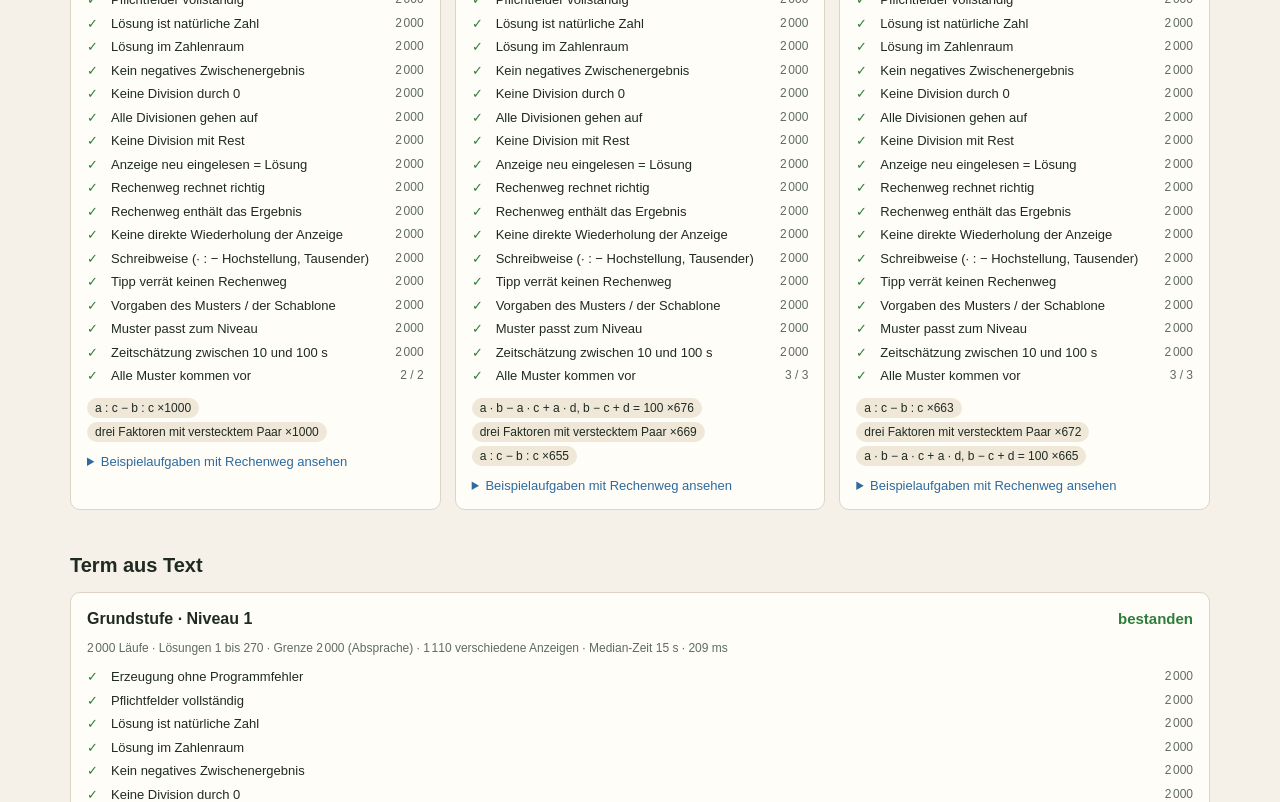
==== commit bf9ba444: "Add files via upload" ====
--- a/test/test.html
+++ b/test/test.html
@@ -105,7 +105,7 @@
   <div class="balken"><div id="balken"></div></div>
 
   <h2>Übersicht: Generator × Stufe × Niveau</h2>
-  <p class="meta">Niveau 1 = Etappe 1–2 (Einstieg) · Niveau 2 = Etappe 3–4 (Aufbau) · Niveau 3 = ab Etappe 5 (voller Zahlenraum). Je Feld 2 000 Läufe.</p>
+  <p class="meta">Niveau 1 = Etappe 1–3 (Einstieg) · Niveau 2 = Etappe 4–5 (Aufbau) · Niveau 3 = ab Etappe 6 (voller Zahlenraum). Je Feld 2 000 Läufe.</p>
   <div class="scroll"><table class="matrix" id="matrix"></table></div>
   <p class="meta">Grenzen: <strong>Pflichtenheft</strong> = Zahlenraum steht in Abschnitt 3 · <strong>Absprache</strong> = im Pflichtenheft nicht angegeben, mit der Lehrkraft abgestimmt.</p>
 
